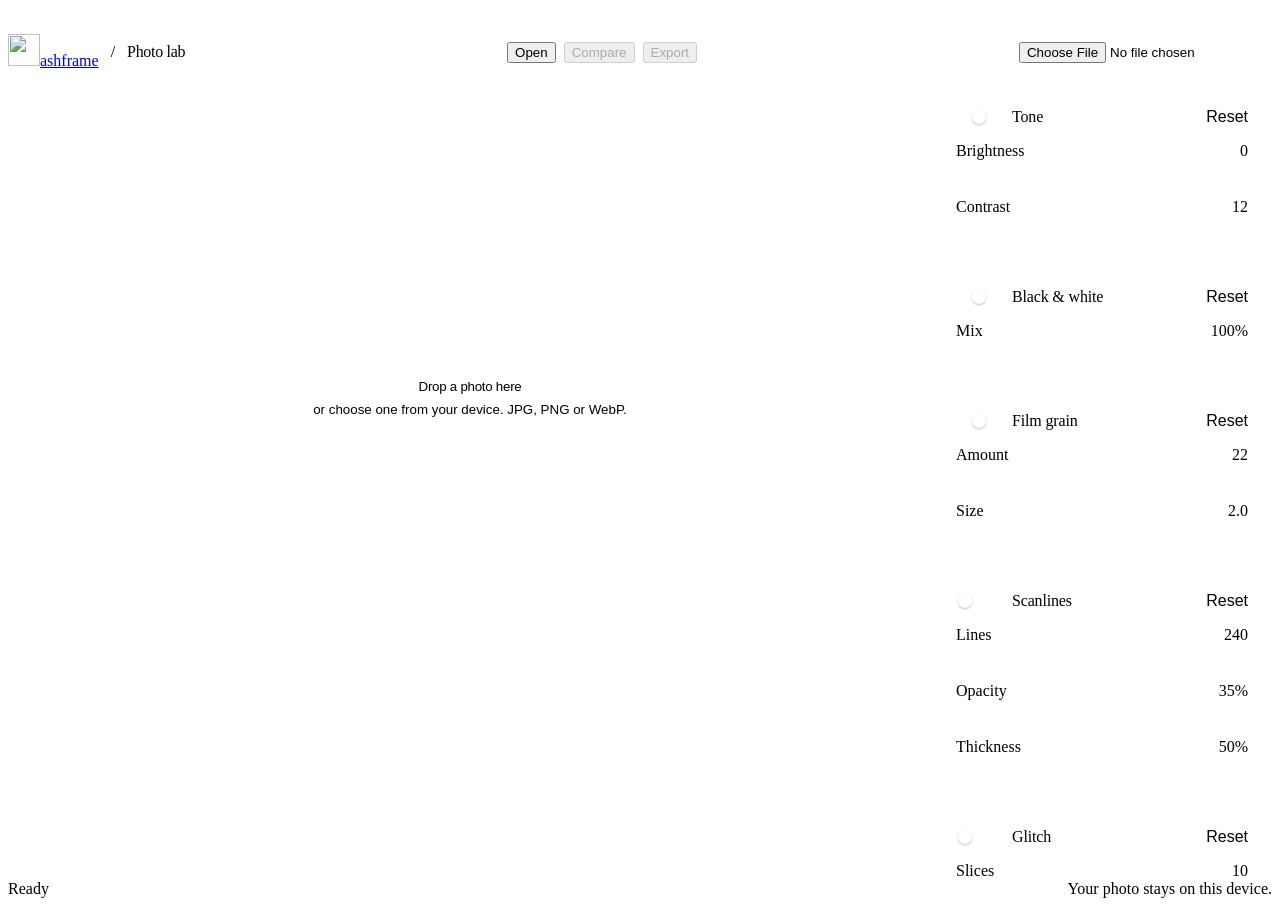
==== lab/index.html @ 078d0410 "feat: move photo lab to /lab/ with the new design The editor moves from the site root to lab/ so the" ====
<!doctype html>
<html lang="en">
<head>
  <meta charset="utf-8">
  <meta name="viewport" content="width=device-width, initial-scale=1, viewport-fit=cover">
  <title>Photo lab — Ashframe</title>
  <meta name="description" content="Edit photos privately in your browser: black and white, tone, film grain, scanlines and glitch. Nothing is uploaded.">
  <meta name="theme-color" content="#ffffff" media="(prefers-color-scheme: light)">
  <meta name="theme-color" content="#000000" media="(prefers-color-scheme: dark)">
  <link rel="icon" href="../assets/brand/icon-32.png" sizes="32x32" type="image/png">
  <link rel="icon" href="../assets/brand/icon-192.png" sizes="192x192" type="image/png">
  <link rel="apple-touch-icon" href="../assets/brand/apple-touch-icon.png">
  <link rel="preload" href="../assets/fonts/hanken-grotesk-latin-wght.woff2" as="font" type="font/woff2" crossorigin>
  <link rel="stylesheet" href="../css/base.css">
  <link rel="stylesheet" href="../css/lab.css">
  <script type="module" src="../js/lab.js"></script>
</head>
<body>
  <header class="bar">
    <div class="crumbs">
      <a class="wordmark" href="../"><img class="wordmark-icon" src="../assets/brand/icon-64.png" width="32" height="32" alt="">ashframe</a>
      <span class="crumb-sep" aria-hidden="true">/</span>
      <h1 class="page-title">Photo lab</h1>
    </div>
    <div class="actions">
      <button type="button" class="btn" id="open">Open</button>
      <button type="button" class="btn" id="compare" disabled
              title="Hold to see the original (or hold the \ key)">Compare</button>
      <button type="button" class="btn btn-primary" id="export" disabled>Export</button>
    </div>
    <!-- Opened by the Open button and the drop zone; hidden from assistive tech to avoid a duplicate control -->
    <input type="file" id="file" class="visually-hidden" tabindex="-1" aria-hidden="true" aria-label="Open image"
           accept="image/jpeg,image/png,image/webp,.jpg,.jpeg,.png,.webp">
  </header>

  <main class="lab">
    <section class="stage" id="stage" aria-label="Preview">
      <button type="button" class="drop" id="drop">
        <span class="drop-frame" aria-hidden="true"></span>
        <span class="drop-title">Drop a photo here</span>
        <span class="drop-sub">or choose one from your device. JPG, PNG or WebP.</span>
      </button>
      <canvas id="view" hidden aria-label="Processed preview"></canvas>
      <p class="readout" id="readout" hidden></p>
      <div class="drag-hint" aria-hidden="true">Release to open</div>
      <div class="developing" id="developing" hidden aria-hidden="true"></div>
    </section>

    <aside class="panel" id="panel" aria-label="Controls">
      <div id="effects"></div>

      <section class="fx" aria-labelledby="out-title">
        <div class="fx-head">
          <h2 class="fx-title" id="out-title">Output</h2>
        </div>
        <div class="ctl">
          <label for="format">Format</label>
          <select id="format">
            <option value="image/png">PNG</option>
            <option value="image/jpeg">JPEG</option>
            <option value="image/webp">WebP</option>
          </select>
        </div>
        <div class="ctl" id="quality-row" hidden>
          <div class="ctl-row">
            <label for="quality">Quality</label>
            <output for="quality" id="quality-out" aria-hidden="true">92</output>
          </div>
          <input type="range" id="quality" min="50" max="100" step="1" value="92">
        </div>
        <p class="note" id="export-size">Exports up to 4000 px on the long side.</p>
      </section>

      <div class="panel-foot">
        <button type="button" class="btn" id="reseed" title="New random layout for grain and glitch">Reseed</button>
        <button type="button" class="btn" id="reset-all">Reset all</button>
      </div>
    </aside>
  </main>

  <footer class="status">
    <span id="status" role="status" aria-live="polite">Ready</span>
    <span class="privacy">Your photo stays on this device.</span>
  </footer>
</body>
</html>
---- css/lab.css ----
/* ==========================================================
   Photo lab (lab/index.html). Builds on base.css tokens.

   Layout: header bar, then the stage (photo on a grey backdrop)
   beside the control panel; stacked on narrow screens.
   Each effect carries its own film-tone swatch (--tone, set
   from EFFECTS in js/state.js).
   ========================================================== */

body {
  display: grid;
  grid-template-rows: auto 1fr auto;
  height: 100dvh;
}

/* ---------- Header bar ---------- */

.bar {
  display: flex;
  align-items: center;
  justify-content: space-between;
  flex-wrap: wrap;
  gap: 12px 24px;
  min-height: 64px;
  padding: 12px var(--gutter);
  padding-top: max(12px, env(safe-area-inset-top));
  border-bottom: 1px solid var(--line);
}

.crumbs {
  display: flex;
  align-items: center;
  gap: 12px;
  min-width: 0;
}

.crumb-sep {
  color: var(--faint);
  font-size: var(--t-lg);
  font-weight: 300;
}

.page-title {
  font-size: var(--t-lg);
  font-weight: 400;
  letter-spacing: -0.02em;
  white-space: nowrap;
}

.actions {
  display: flex;
  gap: 8px;
}

/* ---------- Layout ---------- */

.lab {
  display: grid;
  grid-template-columns: minmax(0, 1fr) 340px;
  min-height: 0;
}

/* ---------- Stage ---------- */

.stage {
  position: relative;
  display: grid;
  place-items: center;
  min-height: 0;
  padding: clamp(16px, 3vw, 40px);
  padding-bottom: 40px; /* room for the size readout under tall photos */
  overflow: hidden;
  background: var(--backdrop);
  /* The home page's print morphs into this frame */
  view-transition-name: frame;
}

#view {
  display: block;
  max-width: 100%;
  max-height: 100%;
}

.drop {
  display: flex;
  flex-direction: column;
  align-items: center;
  justify-content: center;
  gap: 8px;
  width: min(520px, 100%);
  aspect-ratio: 4 / 3;
  padding: 24px;
  border: 1px dashed var(--faint);
  border-radius: 2px;
  background: transparent;
  cursor: pointer;
  transition: border-color var(--fast) var(--ease), background-color var(--fast) var(--ease);
}

/* A small empty frame with a horizon: the same mark as the logo */
.drop-frame {
  width: 64px;
  height: 48px;
  margin-bottom: 16px;
  border: 1.5px solid var(--ink);
  background: linear-gradient(var(--ink), var(--ink)) center 58% / 100% 1.5px no-repeat;
  transition: background-color var(--slow) var(--ease), transform var(--slow) var(--ease);
}

.drop-title {
  font-size: var(--t-xl);
  font-weight: 400;
  letter-spacing: -0.02em;
}

.drop-sub {
  color: var(--muted);
  font-size: var(--t-sm);
}

.drop:hover {
  border-color: var(--ink);
  background: var(--paper);
}

.drop:hover .drop-frame {
  background-color: var(--mist);
  transform: translateY(-2px);
}

.readout {
  position: absolute;
  left: clamp(16px, 3vw, 40px);
  bottom: 12px;
  margin: 0;
  color: var(--muted);
  font-size: var(--t-xs);
}

.stage.comparing .readout::after {
  content: ", showing the original";
  color: var(--ink);
}

.drag-hint {
  position: absolute;
  inset: 12px;
  display: none;
  place-items: center;
  border: 1px solid var(--ink);
  background: color-mix(in srgb, var(--paper) 88%, transparent);
  font-size: var(--t-xl);
  letter-spacing: -0.02em;
  pointer-events: none;
}

.stage.dragging .drag-hint {
  display: grid;
}

/* Export progress: a thin band of film tones drifting across the top */
.developing {
  position: absolute;
  top: 0;
  left: 0;
  right: 0;
  height: 2px;
  background: linear-gradient(90deg, var(--mist), var(--sage), var(--rose), var(--sand), var(--mist));
  background-size: 200% 100%;
  animation: drift 1.2s linear infinite;
}

@keyframes drift {
  to { background-position: -200% 0; }
}

/* ---------- Control panel ---------- */

.panel {
  display: flex;
  flex-direction: column;
  min-height: 0;
  overflow-y: auto;
  border-left: 1px solid var(--line);
  background: var(--paper);
  scrollbar-width: thin;
  scrollbar-color: var(--line) transparent;
}

/* lab.js builds the effect controls after load; keep the panel invisible
   until then so the page doesn't jump (layout shift) when they appear. */
.panel:not(.ready) {
  visibility: hidden;
}

.fx {
  padding: 20px 24px 22px;
  border-bottom: 1px solid var(--line);
}

.fx-head {
  display: flex;
  align-items: center;
  justify-content: space-between;
  margin-bottom: 6px;
}

.fx-title {
  margin: 0;
  font-size: var(--t-md);
  font-weight: 500;
  letter-spacing: -0.01em;
}

/* Switch + swatch + title; the whole row toggles the effect */
.toggle {
  display: inline-flex;
  align-items: center;
  gap: 10px;
  cursor: pointer;
}

.toggle input {
  appearance: none;
  position: relative;
  flex: none;
  width: 32px;
  height: 18px;
  margin: 0 4px 0 0;
  border-radius: 999px;
  background: var(--line);
  cursor: pointer;
  transition: background-color var(--fast) var(--ease);
}

.toggle input::after {
  content: "";
  position: absolute;
  top: 2px;
  left: 2px;
  width: 14px;
  height: 14px;
  border-radius: 50%;
  background: #ffffff;
  box-shadow: 0 1px 2px rgb(0 0 0 / 0.25);
  transition: transform var(--fast) var(--ease);
}

.toggle input:checked {
  background: var(--ink);
}

.toggle input:checked::after {
  background: var(--paper);
  transform: translateX(14px);
}

.mini {
  padding: 4px 0;
  border: 0;
  background: none;
  color: var(--muted);
  font-size: var(--t-sm);
  cursor: pointer;
}

.mini:hover {
  color: var(--ink);
  text-decoration: underline;
  text-underline-offset: 0.2em;
}

.ctl {
  display: grid;
  gap: 2px;
  margin-top: 12px;
  transition: opacity var(--fast) var(--ease);
}

.ctl-row {
  display: flex;
  justify-content: space-between;
  align-items: baseline;
}

.ctl label {
  font-size: var(--t-sm);
}

.ctl output {
  color: var(--muted);
  font-size: var(--t-sm);
}

/* Switched-off effects: dim the sliders, keep the text readable */
.fx.off .ctl label,
.fx.off .ctl output {
  color: var(--muted);
}

.fx.off .ctl input[type="range"] {
  opacity: 0.35;
}

.ctl select {
  height: 36px;
  margin-top: 4px;
  padding: 0 12px;
  border: 1px solid var(--line);
  border-radius: 8px;
  background: var(--paper);
}

.note {
  margin-top: 12px;
  color: var(--muted);
  font-size: var(--t-xs);
}

.panel-foot {
  display: flex;
  gap: 8px;
  margin-top: auto;
  padding: 20px 24px;
  padding-bottom: max(20px, env(safe-area-inset-bottom));
}

.panel-foot .btn {
  flex: 1;
}

/* ---------- Range slider ----------
   Thin track filled up to the thumb. lab.js sets --p (0–100%) on each
   slider, since WebKit has no native "progress" part. */

input[type="range"] {
  appearance: none;
  width: 100%;
  height: 24px;
  margin: 0;
  background: transparent;
  cursor: pointer;
}

input[type="range"]::-webkit-slider-runnable-track {
  height: 2px;
  border-radius: 1px;
  background:
    linear-gradient(var(--ink), var(--ink)) 0 0 / var(--p, 50%) 100% no-repeat,
    var(--line);
}

input[type="range"]::-moz-range-track {
  height: 2px;
  border-radius: 1px;
  background: var(--line);
}

input[type="range"]::-moz-range-progress {
  height: 2px;
  border-radius: 1px;
  background: var(--ink);
}

input[type="range"]::-webkit-slider-thumb {
  appearance: none;
  width: 14px;
  height: 14px;
  margin-top: -6px;
  border: 0;
  border-radius: 50%;
  background: var(--ink);
  transition: transform var(--fast) var(--ease);
}

input[type="range"]::-moz-range-thumb {
  width: 14px;
  height: 14px;
  border: 0;
  border-radius: 50%;
  background: var(--ink);
  transition: transform var(--fast) var(--ease);
}

input[type="range"]:active::-webkit-slider-thumb {
  transform: scale(1.3);
}

input[type="range"]:active::-moz-range-thumb {
  transform: scale(1.3);
}

/* ---------- Status bar ---------- */

.status {
  display: flex;
  justify-content: space-between;
  flex-wrap: wrap;
  gap: 4px 16px;
  padding: 10px var(--gutter);
  padding-bottom: max(10px, env(safe-area-inset-bottom));
  border-top: 1px solid var(--line);
  color: var(--muted);
  font-size: var(--t-xs);
}

#status {
  color: var(--ink);
}

/* ---------- Touch screens ----------
   Phones and tablets get larger text and finger-sized controls
   (44px tap targets, per Apple's guidelines). Mouse and trackpad
   users keep the compact sizes above. */

@media (pointer: coarse) {
  .btn {
    height: 44px;
    padding: 0 18px;
    font-size: var(--t-md);
  }

  .fx {
    padding: 18px 20px 22px;
  }

  .fx-title {
    font-size: var(--t-lg);
  }

  /* The whole label row is the tap target, not just the switch */
  .toggle {
    min-height: 44px;
    gap: 12px;
    padding-right: 12px;
  }

  .toggle input {
    width: 44px;
    height: 26px;
  }

  .toggle input::after {
    width: 22px;
    height: 22px;
  }

  .toggle input:checked::after {
    transform: translateX(18px);
  }

  .mini {
    min-height: 44px;
    padding: 0 0 0 20px;
    font-size: var(--t-md);
  }

  .ctl {
    margin-top: 14px;
  }

  .ctl label,
  .ctl output {
    font-size: var(--t-md);
  }

  /* 16px stops iOS Safari from zooming in when the select is tapped */
  .ctl select {
    height: 44px;
    font-size: 16px;
  }

  input[type="range"] {
    height: 40px;
  }

  input[type="range"]::-webkit-slider-thumb {
    width: 24px;
    height: 24px;
    margin-top: -11px;
  }

  input[type="range"]::-moz-range-thumb {
    width: 24px;
    height: 24px;
  }

  .note,
  .status {
    font-size: var(--t-sm);
  }
}

/* ---------- Narrow screens ---------- */

@media (max-width: 860px) {
  body {
    height: auto;
  }

  .lab {
    grid-template-columns: 1fr;
  }

  .stage {
    height: 60vh;
    min-height: 320px;
  }

  .panel {
    overflow: visible;
    border-left: 0;
  }

  /* Stacked layout: also reserve height, so the status bar below starts
     off-screen instead of being pushed down when the controls appear. */
  .panel:not(.ready) {
    min-height: 100vh;
  }
}

@media (max-width: 480px) {
  .actions {
    width: 100%;
  }

  .actions .btn {
    flex: 1;
    padding: 0 10px;
  }
}
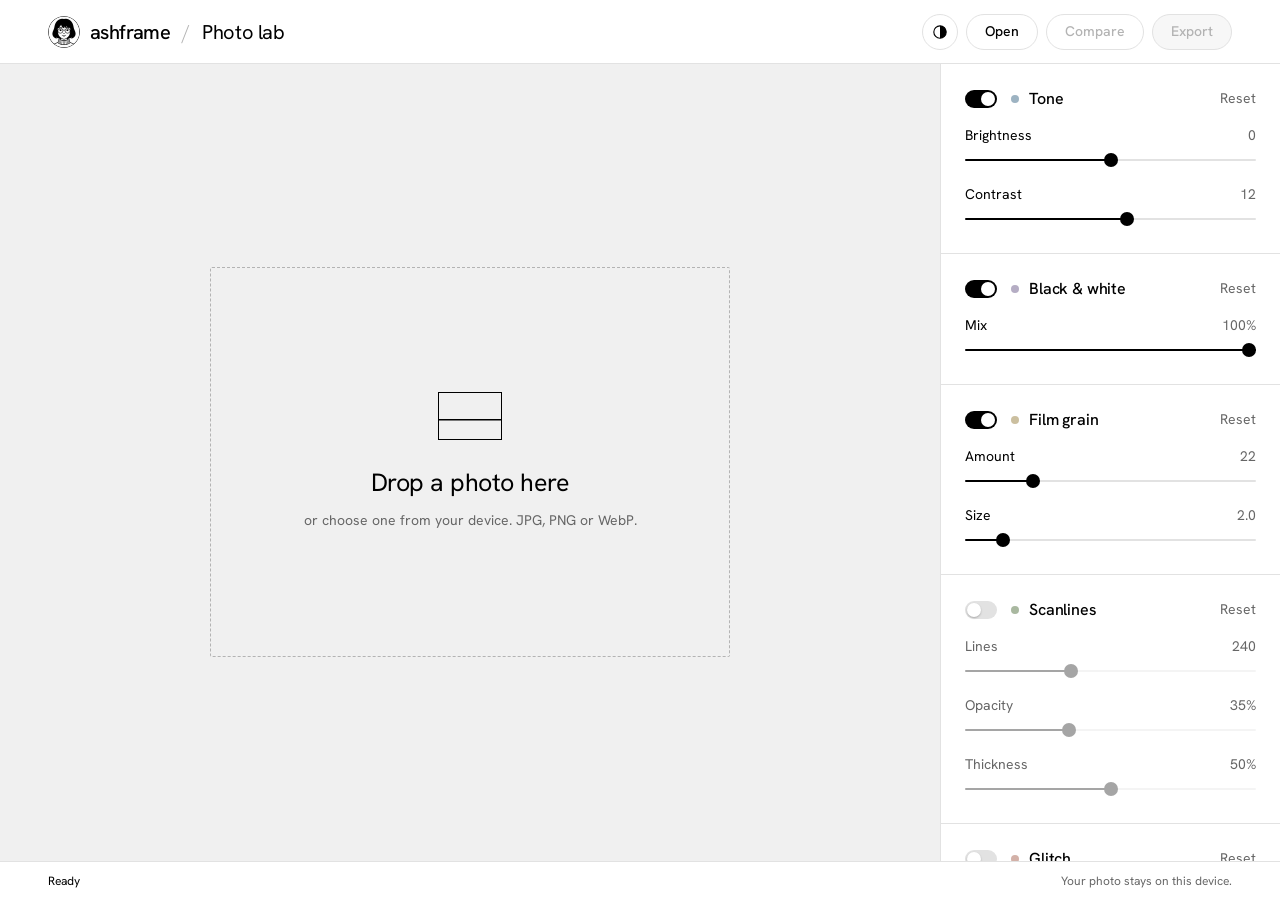
==== commit 9030c88d: "feat: home slideshow of five prints, background rain and a light/dark toggle Home: the hero now cycl" ====
--- a/lab/index.html
+++ b/lab/index.html
@@ -10,6 +10,8 @@
   <link rel="icon" href="../assets/brand/icon-32.png" sizes="32x32" type="image/png">
   <link rel="icon" href="../assets/brand/icon-192.png" sizes="192x192" type="image/png">
   <link rel="apple-touch-icon" href="../assets/brand/apple-touch-icon.png">
+  <!-- Apply a saved light/dark choice before first paint (see js/theme.js) -->
+  <script>try{var t=localStorage.getItem('ashframe-theme');if(t)document.documentElement.dataset.theme=t}catch(e){}</script>
   <link rel="preload" href="../assets/fonts/hanken-grotesk-latin-wght.woff2" as="font" type="font/woff2" crossorigin>
   <link rel="stylesheet" href="../css/base.css">
   <link rel="stylesheet" href="../css/lab.css">
@@ -23,6 +25,9 @@
       <h1 class="page-title">Photo lab</h1>
     </div>
     <div class="actions">
+      <button type="button" class="icon-btn theme-toggle" id="theme-toggle" aria-label="Switch theme">
+        <svg viewBox="0 0 24 24" aria-hidden="true"><circle cx="12" cy="12" r="8.25" fill="none" stroke="currentColor" stroke-width="1.5"/><path d="M12 3.75a8.25 8.25 0 0 1 0 16.5z" fill="currentColor"/></svg>
+      </button>
       <button type="button" class="btn" id="open">Open</button>
       <button type="button" class="btn" id="compare" disabled
               title="Hold to see the original (or hold the \ key)">Compare</button>
--- a/css/base.css
+++ b/css/base.css
@@ -0,0 +1,352 @@
+/* ==========================================================
+   Ashframe — shared design system (every page loads this)
+
+   Direction: "darkroom, in daylight". Pure white and true black,
+   neutral greys, and the photo as the loudest thing on the page.
+   Colour is used sparingly: five muted film tones that mark
+   tools and effects as small swatches.
+
+   - Tokens live on :root. Dark mode only redefines tokens.
+   - Type: one family (Hanken Grotesk, self-hosted), sentence case.
+   - Photos are sharp-cornered; controls are soft (pills).
+   - All motion is disabled under prefers-reduced-motion.
+   ========================================================== */
+
+/* Self-hosted so the site makes no external requests. SIL OFL, see assets/fonts/OFL.txt */
+@font-face {
+  font-family: "Hanken Grotesk";
+  src: url("../assets/fonts/hanken-grotesk-latin-wght.woff2") format("woff2");
+  font-weight: 100 900;
+  font-style: normal;
+  font-display: swap;
+}
+
+:root {
+  /* Neutrals */
+  --paper: #ffffff;     /* page background */
+  --ink: #000000;       /* primary text, primary buttons */
+  --backdrop: #f0f0f0;  /* behind photos */
+  --surface: #f7f7f7;   /* hover / subtle fills */
+  --line: #e2e2e2;      /* hairlines, slider tracks */
+  --muted: #666666;     /* secondary text: 5:1+ on every neutral above */
+  --faint: #b3b3b3;     /* decorative only, never for text */
+
+  /* Film tones: the "slight colours". Swatches and accents only. */
+  --mist: #9db3c2;
+  --sage: #a9b8a0;
+  --rose: #d3b1a8;
+  --sand: #cbbf9f;
+  --lilac: #b5adc4;
+
+  --font: "Hanken Grotesk", ui-sans-serif, system-ui, -apple-system, "Segoe UI", Roboto,
+    sans-serif;
+
+  /* Type scale (major third, 16px base) */
+  --t-xs: 0.75rem;   /* 12 */
+  --t-sm: 0.875rem;  /* 14 */
+  --t-md: 1rem;      /* 16 */
+  --t-lg: 1.25rem;   /* 20 */
+  --t-xl: 1.5625rem; /* 25 */
+
+  --gutter: clamp(16px, 4vw, 48px);
+  --ease: cubic-bezier(0.2, 0.7, 0.1, 1);
+  --fast: 160ms;
+  --slow: 420ms;
+
+  color-scheme: light;
+}
+
+/* Dark mode: the device setting decides, unless the theme toggle has set
+   data-theme on <html> (js/theme.js; an inline script in each page's <head>
+   applies the saved choice before first paint). Keep these two blocks equal. */
+:root[data-theme="dark"] {
+  --paper: #000000;
+  --ink: #f2f2f2;
+  --backdrop: #141414;
+  --surface: #1a1a1a;
+  --line: #2b2b2b;
+  --muted: #a0a0a0;
+  --faint: #4a4a4a;
+  color-scheme: dark;
+}
+
+@media (prefers-color-scheme: dark) {
+  :root:not([data-theme="light"]) {
+    --paper: #000000;
+    --ink: #f2f2f2;
+    --backdrop: #141414;
+    --surface: #1a1a1a;
+    --line: #2b2b2b;
+    --muted: #a0a0a0;
+    --faint: #4a4a4a;
+    color-scheme: dark;
+  }
+}
+
+/* Artwork drawn for one theme only (the mascot). Same rule shape as above. */
+.for-dark {
+  display: none !important;
+}
+
+:root[data-theme="dark"] .for-dark {
+  display: block !important;
+}
+
+:root[data-theme="dark"] .for-light {
+  display: none !important;
+}
+
+@media (prefers-color-scheme: dark) {
+  :root:not([data-theme="light"]) .for-dark {
+    display: block !important;
+  }
+
+  :root:not([data-theme="light"]) .for-light {
+    display: none !important;
+  }
+}
+
+/* Smooth page-to-page morph (home → photo lab) where supported */
+@view-transition {
+  navigation: auto;
+}
+
+*,
+*::before,
+*::after {
+  box-sizing: border-box;
+}
+
+[hidden] {
+  display: none !important;
+}
+
+
+html {
+  -webkit-text-size-adjust: 100%;
+}
+
+body {
+  margin: 0;
+  background: var(--paper);
+  color: var(--ink);
+  font: 400 var(--t-md) / 1.5 var(--font);
+  font-feature-settings: "ss01", "tnum";
+  -webkit-font-smoothing: antialiased;
+  -moz-osx-font-smoothing: grayscale;
+  -webkit-tap-highlight-color: transparent;
+}
+
+h1,
+h2,
+h3,
+p {
+  margin: 0;
+}
+
+a {
+  color: inherit;
+  text-decoration-thickness: 1px;
+  text-underline-offset: 0.2em;
+}
+
+button,
+input,
+select {
+  font: inherit;
+  color: inherit;
+}
+
+:focus-visible {
+  outline: 2px solid var(--ink);
+  outline-offset: 3px;
+  border-radius: 2px;
+}
+
+::selection {
+  background: var(--mist);
+  color: #000;
+}
+
+.visually-hidden {
+  position: absolute;
+  width: 1px;
+  height: 1px;
+  padding: 0;
+  margin: -1px;
+  overflow: hidden;
+  clip: rect(0 0 0 0);
+  white-space: nowrap;
+  border: 0;
+}
+
+/* ---------- Wordmark ---------- */
+
+.wordmark {
+  display: inline-flex;
+  align-items: center;
+  gap: 0.5em;
+  font-weight: 500;
+  font-size: var(--t-lg);
+  letter-spacing: -0.03em;
+  text-decoration: none;
+}
+
+/* The mascot's face, a black-on-white disc that reads in both themes */
+.wordmark-icon {
+  display: block;
+  width: 1.6em;
+  height: 1.6em;
+  border-radius: 50%;
+}
+
+/* ---------- Buttons ---------- */
+
+.btn {
+  display: inline-flex;
+  align-items: center;
+  justify-content: center;
+  gap: 0.5em;
+  height: 36px;
+  padding: 0 18px;
+  border: 1px solid var(--line);
+  border-radius: 999px;
+  background: var(--paper);
+  font-size: var(--t-sm);
+  font-weight: 500;
+  text-decoration: none;
+  white-space: nowrap;
+  cursor: pointer;
+  transition: border-color var(--fast) var(--ease), background-color var(--fast) var(--ease),
+    color var(--fast) var(--ease), transform var(--fast) var(--ease);
+}
+
+.btn:hover:not(:disabled) {
+  border-color: var(--ink);
+}
+
+.btn:active:not(:disabled) {
+  transform: scale(0.97);
+}
+
+.btn:disabled {
+  color: var(--faint);
+  cursor: not-allowed;
+}
+
+.btn-primary {
+  border-color: var(--ink);
+  background: var(--ink);
+  color: var(--paper);
+}
+
+.btn-primary:hover:not(:disabled) {
+  opacity: 0.85;
+}
+
+.btn-primary:disabled {
+  border-color: var(--line);
+  background: var(--surface);
+}
+
+/* ---------- Round icon button (theme toggle, pause) ---------- */
+
+.icon-btn {
+  display: inline-grid;
+  place-items: center;
+  flex: none;
+  width: 36px;
+  height: 36px;
+  padding: 0;
+  border: 1px solid var(--line);
+  border-radius: 50%;
+  background: var(--paper);
+  cursor: pointer;
+  transition: border-color var(--fast) var(--ease), transform var(--fast) var(--ease);
+}
+
+.icon-btn:hover {
+  border-color: var(--ink);
+}
+
+.icon-btn:active {
+  transform: scale(0.94);
+}
+
+.icon-btn svg {
+  display: block;
+  width: 18px;
+  height: 18px;
+}
+
+/* Theme toggle: a half-filled circle that turns over when the theme flips */
+.theme-toggle svg {
+  transition: transform var(--slow) var(--ease);
+}
+
+:root[data-theme="dark"] .theme-toggle svg {
+  transform: rotate(180deg);
+}
+
+@media (prefers-color-scheme: dark) {
+  :root:not([data-theme="light"]) .theme-toggle svg {
+    transform: rotate(180deg);
+  }
+}
+
+@media (pointer: coarse) {
+  .icon-btn {
+    width: 44px;
+    height: 44px;
+  }
+}
+
+/* ---------- Swatch: a film-tone dot that marks a tool or effect ---------- */
+
+.swatch {
+  display: inline-block;
+  flex: none;
+  width: 8px;
+  height: 8px;
+  border-radius: 50%;
+  background: var(--tone, var(--faint));
+}
+
+/* ---------- "Developing" reveal ----------
+   A print emerging in the developer tray: starts as bright, flat paper,
+   the shadows arrive first, then full contrast. Used for the home photo
+   and whenever a photo loads in the lab. */
+
+.develop {
+  animation: develop 2.4s var(--ease) both;
+}
+
+@keyframes develop {
+  0% {
+    opacity: 0;
+    filter: brightness(2.2) contrast(0.3) blur(2px);
+  }
+  35% {
+    opacity: 1;
+    filter: brightness(1.5) contrast(0.6) blur(0.5px);
+  }
+  100% {
+    opacity: 1;
+    filter: none;
+  }
+}
+
+/* ---------- Motion off ---------- */
+
+@media (prefers-reduced-motion: reduce) {
+  @view-transition {
+    navigation: none;
+  }
+
+  *,
+  *::before,
+  *::after {
+    animation: none !important;
+    transition: none !important;
+  }
+}
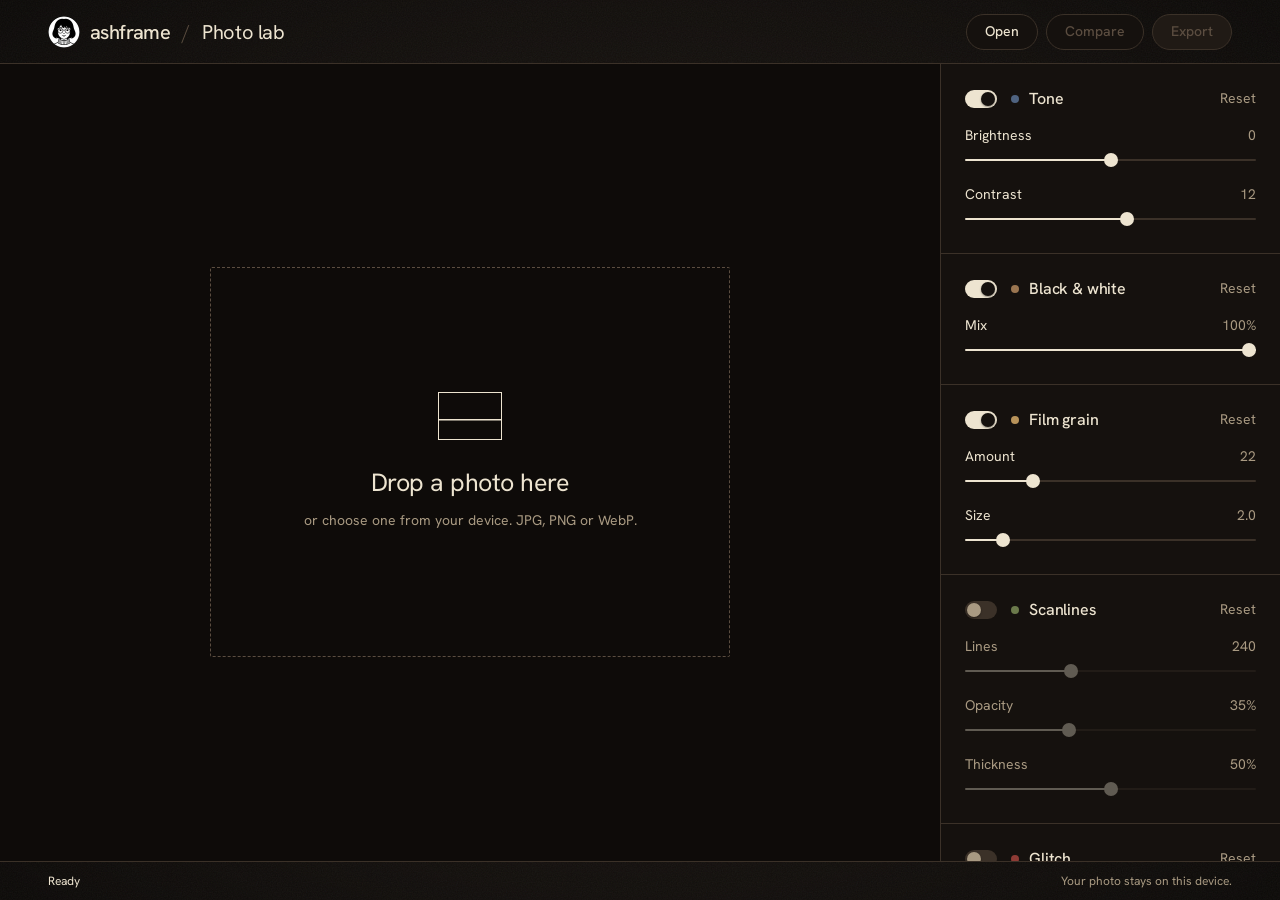
==== commit d3871aac: "feat: dark academia tokens and serif type; drop light mode Co-Authored-By: Claude Opus 5.5 <noreply@" ====
--- a/lab/index.html
+++ b/lab/index.html
@@ -5,14 +5,12 @@
   <meta name="viewport" content="width=device-width, initial-scale=1, viewport-fit=cover">
   <title>Photo lab — Ashframe</title>
   <meta name="description" content="Edit photos privately in your browser: black and white, tone, film grain, scanlines and glitch. Nothing is uploaded.">
-  <meta name="theme-color" content="#ffffff" media="(prefers-color-scheme: light)">
-  <meta name="theme-color" content="#000000" media="(prefers-color-scheme: dark)">
+  <meta name="theme-color" content="#15110e">
   <link rel="icon" href="../assets/brand/icon-32.png" sizes="32x32" type="image/png">
   <link rel="icon" href="../assets/brand/icon-192.png" sizes="192x192" type="image/png">
   <link rel="apple-touch-icon" href="../assets/brand/apple-touch-icon.png">
-  <!-- Apply a saved light/dark choice before first paint (see js/theme.js) -->
-  <script>try{var t=localStorage.getItem('ashframe-theme');if(t)document.documentElement.dataset.theme=t}catch(e){}</script>
   <link rel="preload" href="../assets/fonts/hanken-grotesk-latin-wght.woff2" as="font" type="font/woff2" crossorigin>
+  <link rel="preload" href="../assets/fonts/cormorant-garamond-latin-wght.woff2" as="font" type="font/woff2" crossorigin>
   <link rel="stylesheet" href="../css/base.css">
   <link rel="stylesheet" href="../css/lab.css">
   <script type="module" src="../js/lab.js"></script>
@@ -25,9 +23,6 @@
       <h1 class="page-title">Photo lab</h1>
     </div>
     <div class="actions">
-      <button type="button" class="icon-btn theme-toggle" id="theme-toggle" aria-label="Switch theme">
-        <svg viewBox="0 0 24 24" aria-hidden="true"><circle cx="12" cy="12" r="8.25" fill="none" stroke="currentColor" stroke-width="1.5"/><path d="M12 3.75a8.25 8.25 0 0 1 0 16.5z" fill="currentColor"/></svg>
-      </button>
       <button type="button" class="btn" id="open">Open</button>
       <button type="button" class="btn" id="compare" disabled
               title="Hold to see the original (or hold the \ key)">Compare</button>
--- a/css/base.css
+++ b/css/base.css
@@ -1,18 +1,20 @@
 /* ==========================================================
    Ashframe — shared design system (every page loads this)
 
-   Direction: "darkroom, in daylight". Pure white and true black,
-   neutral greys, and the photo as the loudest thing on the page.
-   Colour is used sparingly: five muted film tones that mark
+   Direction: "dark academia". Walnut-black paper, candle-cream ink,
+   a Cormorant Garamond serif for display type and a quiet grain and
+   vignette over the page. Colour is used sparingly: five muted
+   academia tones (oxblood, moss, brass, slate, sepia) that mark
    tools and effects as small swatches.
 
-   - Tokens live on :root. Dark mode only redefines tokens.
-   - Type: one family (Hanken Grotesk, self-hosted), sentence case.
+   - Tokens live on :root. The site is dark only; there is no light mode.
+   - Type: Cormorant Garamond (display) and Hanken Grotesk (UI), both
+     self-hosted, sentence case.
    - Photos are sharp-cornered; controls are soft (pills).
    - All motion is disabled under prefers-reduced-motion.
    ========================================================== */
 
-/* Self-hosted so the site makes no external requests. SIL OFL, see assets/fonts/OFL.txt */
+/* Self-hosted so the site makes no external requests. SIL OFL, see assets/fonts/OFL*.txt */
 @font-face {
   font-family: "Hanken Grotesk";
   src: url("../assets/fonts/hanken-grotesk-latin-wght.woff2") format("woff2");
@@ -21,25 +23,42 @@
   font-display: swap;
 }
 
+@font-face {
+  font-family: "Cormorant Garamond";
+  src: url("../assets/fonts/cormorant-garamond-latin-wght.woff2") format("woff2");
+  font-weight: 300 700;
+  font-style: normal;
+  font-display: swap;
+}
+
+@font-face {
+  font-family: "Cormorant Garamond";
+  src: url("../assets/fonts/cormorant-garamond-latin-wght-italic.woff2") format("woff2");
+  font-weight: 300 700;
+  font-style: italic;
+  font-display: swap;
+}
+
 :root {
   /* Neutrals */
-  --paper: #ffffff;     /* page background */
-  --ink: #000000;       /* primary text, primary buttons */
-  --backdrop: #f0f0f0;  /* behind photos */
-  --surface: #f7f7f7;   /* hover / subtle fills */
-  --line: #e2e2e2;      /* hairlines, slider tracks */
-  --muted: #666666;     /* secondary text: 5:1+ on every neutral above */
-  --faint: #b3b3b3;     /* decorative only, never for text */
-
-  /* Film tones: the "slight colours". Swatches and accents only. */
-  --mist: #9db3c2;
-  --sage: #a9b8a0;
-  --rose: #d3b1a8;
-  --sand: #cbbf9f;
-  --lilac: #b5adc4;
+  --paper: #15110e;     /* page background (walnut black) */
+  --ink: #ede4d0;       /* primary text, primary buttons (candle cream) */
+  --backdrop: #0e0b09;  /* behind photos */
+  --surface: #201a15;   /* hover / subtle fills */
+  --line: #3b3128;      /* hairlines, slider tracks */
+  --muted: #a99a82;     /* secondary text: 6:1+ on every neutral above */
+  --faint: #5b4d40;     /* decorative only, never for text */
+
+  /* Academia tones. Swatches and accents only. */
+  --oxblood: #8e3b35;
+  --moss: #6b7a4b;
+  --brass: #b8935a;
+  --slate: #4f6380;
+  --sepia: #9a7550;
 
   --font: "Hanken Grotesk", ui-sans-serif, system-ui, -apple-system, "Segoe UI", Roboto,
     sans-serif;
+  --serif: "Cormorant Garamond", "Iowan Old Style", Georgia, serif;
 
   /* Type scale (major third, 16px base) */
   --t-xs: 0.75rem;   /* 12 */
@@ -53,57 +72,7 @@
   --fast: 160ms;
   --slow: 420ms;
 
-  color-scheme: light;
-}
-
-/* Dark mode: the device setting decides, unless the theme toggle has set
-   data-theme on <html> (js/theme.js; an inline script in each page's <head>
-   applies the saved choice before first paint). Keep these two blocks equal. */
-:root[data-theme="dark"] {
-  --paper: #000000;
-  --ink: #f2f2f2;
-  --backdrop: #141414;
-  --surface: #1a1a1a;
-  --line: #2b2b2b;
-  --muted: #a0a0a0;
-  --faint: #4a4a4a;
   color-scheme: dark;
-}
-
-@media (prefers-color-scheme: dark) {
-  :root:not([data-theme="light"]) {
-    --paper: #000000;
-    --ink: #f2f2f2;
-    --backdrop: #141414;
-    --surface: #1a1a1a;
-    --line: #2b2b2b;
-    --muted: #a0a0a0;
-    --faint: #4a4a4a;
-    color-scheme: dark;
-  }
-}
-
-/* Artwork drawn for one theme only (the mascot). Same rule shape as above. */
-.for-dark {
-  display: none !important;
-}
-
-:root[data-theme="dark"] .for-dark {
-  display: block !important;
-}
-
-:root[data-theme="dark"] .for-light {
-  display: none !important;
-}
-
-@media (prefers-color-scheme: dark) {
-  :root:not([data-theme="light"]) .for-dark {
-    display: block !important;
-  }
-
-  :root:not([data-theme="light"]) .for-light {
-    display: none !important;
-  }
 }
 
 /* Smooth page-to-page morph (home → photo lab) where supported */
@@ -158,14 +127,34 @@
 }
 
 :focus-visible {
-  outline: 2px solid var(--ink);
+  outline: 2px solid var(--brass);
   outline-offset: 3px;
   border-radius: 2px;
 }
 
 ::selection {
-  background: var(--mist);
-  color: #000;
+  background: var(--brass);
+  color: var(--paper);
+}
+
+/* Atmosphere: a fixed vignette and paper grain behind everything.
+   The rain canvas (home) and the content sit above them. */
+body::before,
+body::after {
+  content: "";
+  position: fixed;
+  inset: 0;
+  z-index: -2;
+  pointer-events: none;
+}
+
+body::before {
+  background: radial-gradient(ellipse at center, transparent 55%, rgb(0 0 0 / 0.45));
+}
+
+body::after {
+  background-image: url("data:image/svg+xml,%3Csvg xmlns='http://www.w3.org/2000/svg' width='200' height='200'%3E%3Cfilter id='n'%3E%3CfeTurbulence type='fractalNoise' baseFrequency='0.8' numOctaves='2' stitchTiles='stitch'/%3E%3C/filter%3E%3Crect width='100%25' height='100%25' filter='url(%23n)'/%3E%3C/svg%3E");
+  opacity: 0.06;
 }
 
 .visually-hidden {
@@ -192,12 +181,31 @@
   text-decoration: none;
 }
 
-/* The mascot's face, a black-on-white disc that reads in both themes */
+/* The brand icon, a disc */
 .wordmark-icon {
   display: block;
   width: 1.6em;
   height: 1.6em;
   border-radius: 50%;
+}
+
+/* ---------- Fleuron: a centred ornament between hairlines ---------- */
+
+.fleuron {
+  display: flex;
+  align-items: center;
+  gap: 16px;
+  color: var(--faint);
+  font-family: var(--serif);
+  line-height: 1;
+}
+
+.fleuron::before,
+.fleuron::after {
+  content: "";
+  flex: 1;
+  height: 1px;
+  background: var(--line);
 }
 
 /* ---------- Buttons ---------- */
@@ -249,7 +257,7 @@
   background: var(--surface);
 }
 
-/* ---------- Round icon button (theme toggle, pause) ---------- */
+/* ---------- Round icon button (pause) ---------- */
 
 .icon-btn {
   display: inline-grid;
@@ -279,21 +287,6 @@
   height: 18px;
 }
 
-/* Theme toggle: a half-filled circle that turns over when the theme flips */
-.theme-toggle svg {
-  transition: transform var(--slow) var(--ease);
-}
-
-:root[data-theme="dark"] .theme-toggle svg {
-  transform: rotate(180deg);
-}
-
-@media (prefers-color-scheme: dark) {
-  :root:not([data-theme="light"]) .theme-toggle svg {
-    transform: rotate(180deg);
-  }
-}
-
 @media (pointer: coarse) {
   .icon-btn {
     width: 44px;
--- a/css/lab.css
+++ b/css/lab.css
@@ -124,7 +124,7 @@
 }
 
 .drop:hover .drop-frame {
-  background-color: var(--mist);
+  background-color: var(--brass);
   transform: translateY(-2px);
 }
 
@@ -165,7 +165,7 @@
   left: 0;
   right: 0;
   height: 2px;
-  background: linear-gradient(90deg, var(--mist), var(--sage), var(--rose), var(--sand), var(--mist));
+  background: linear-gradient(90deg, var(--slate), var(--moss), var(--oxblood), var(--brass), var(--slate));
   background-size: 200% 100%;
   animation: drift 1.2s linear infinite;
 }
@@ -241,8 +241,8 @@
   width: 14px;
   height: 14px;
   border-radius: 50%;
-  background: #ffffff;
-  box-shadow: 0 1px 2px rgb(0 0 0 / 0.25);
+  background: var(--muted);
+  box-shadow: 0 1px 2px rgb(0 0 0 / 0.4);
   transition: transform var(--fast) var(--ease);
 }
 
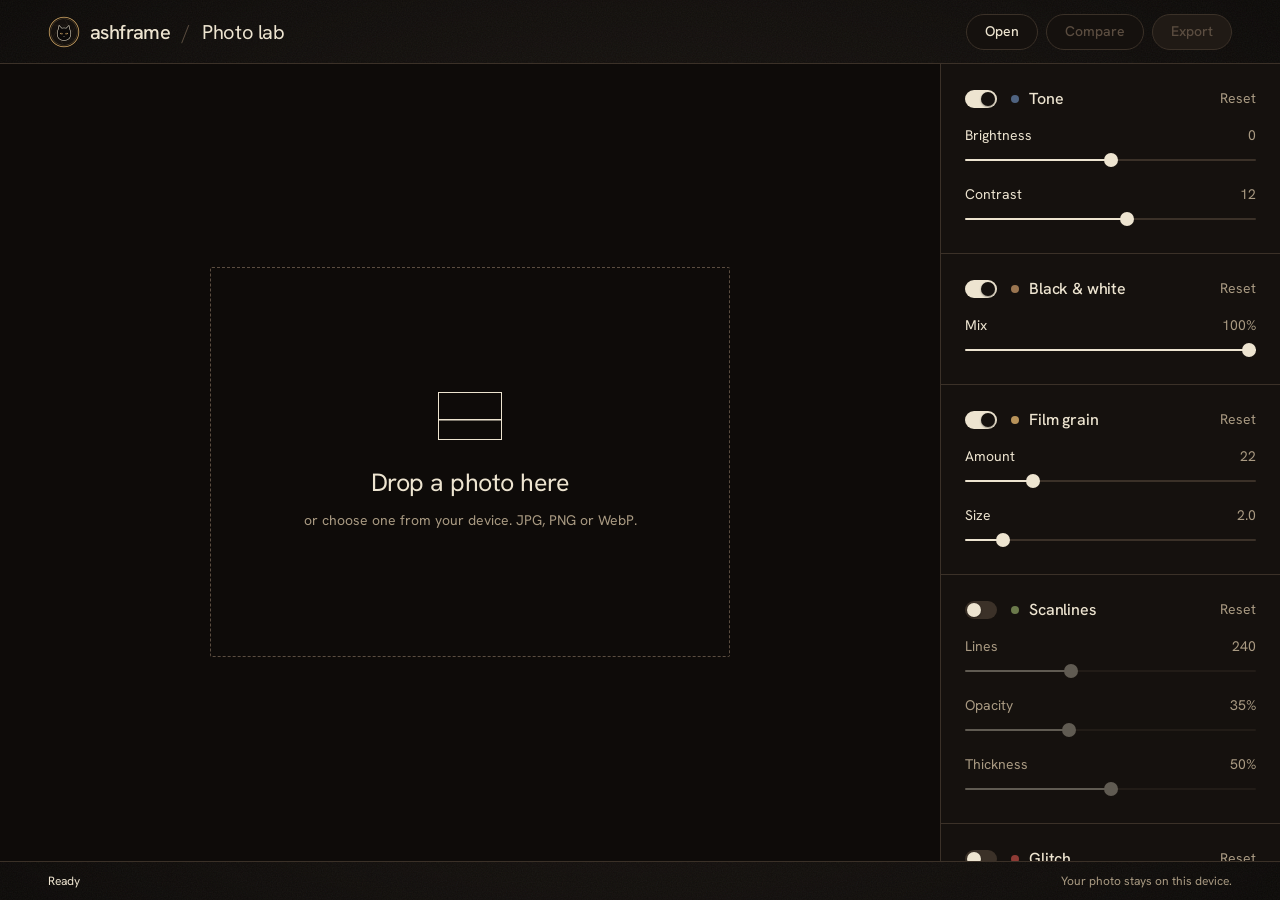
==== commit fcc94147: "feat: temporary cat-seal logo and favicon; remove mascot art Co-Authored-By: Claude Opus 5.5 <norepl" ====
--- a/lab/index.html
+++ b/lab/index.html
@@ -6,6 +6,7 @@
   <title>Photo lab — Ashframe</title>
   <meta name="description" content="Edit photos privately in your browser: black and white, tone, film grain, scanlines and glitch. Nothing is uploaded.">
   <meta name="theme-color" content="#15110e">
+  <link rel="icon" href="../assets/brand/logo.svg" type="image/svg+xml">
   <link rel="icon" href="../assets/brand/icon-32.png" sizes="32x32" type="image/png">
   <link rel="icon" href="../assets/brand/icon-192.png" sizes="192x192" type="image/png">
   <link rel="apple-touch-icon" href="../assets/brand/apple-touch-icon.png">
--- a/css/lab.css
+++ b/css/lab.css
@@ -241,7 +241,7 @@
   width: 14px;
   height: 14px;
   border-radius: 50%;
-  background: var(--muted);
+  background: var(--ink);
   box-shadow: 0 1px 2px rgb(0 0 0 / 0.4);
   transition: transform var(--fast) var(--ease);
 }
